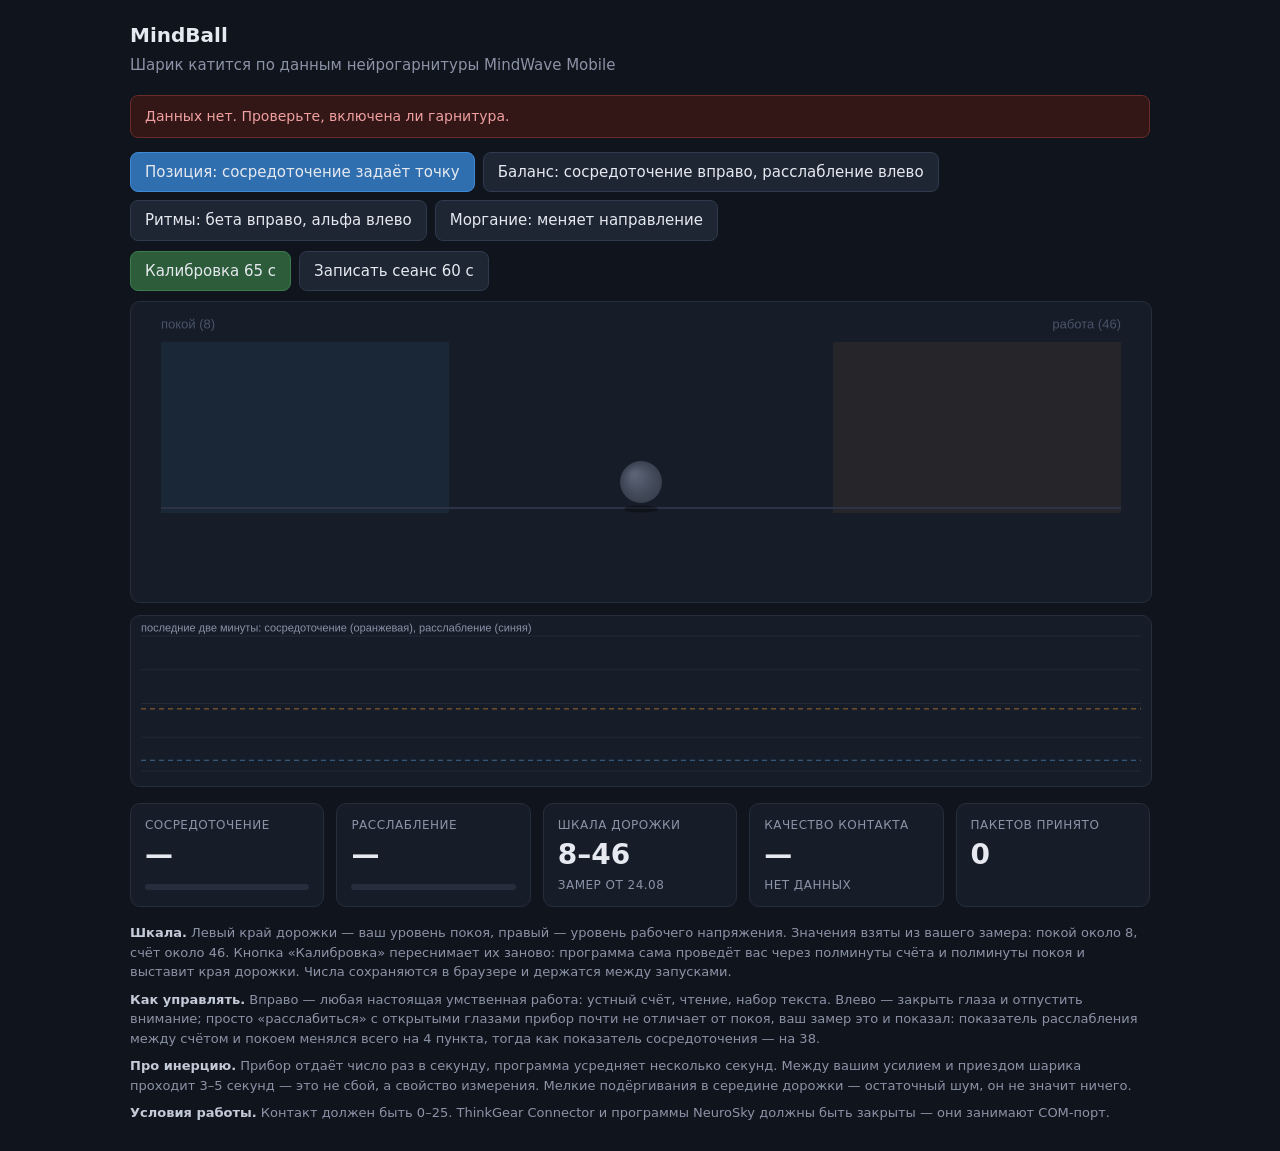
==== mindball/index.html @ e4bc1d4b "MindBall: шарик под управлением нейрогарнитуры NeuroSky Чтение MindWave Mobile напрямую с COM-порта," ====
<!doctype html>
<html lang="ru">
<head>
<meta charset="utf-8">
<title>MindBall — шарик под управлением нейрогарнитуры</title>
<style>
  :root { color-scheme: dark; }
  body { margin: 0; background: #10141c; color: #e6e9ef;
         font: 15px/1.5 "Segoe UI", system-ui, sans-serif; }
  .wrap { max-width: 1020px; margin: 0 auto; padding: 20px; }
  h1 { font-size: 20px; font-weight: 600; margin: 0 0 4px; }
  .sub { color: #8b93a7; margin-bottom: 18px; }
  canvas { width: 100%; background: #161c28; border: 1px solid #262e3d;
           border-radius: 10px; display: block; }
  #scene { height: 300px; }
  #chart { height: 170px; margin-top: 12px; }
  .panel { display: grid; grid-template-columns: repeat(auto-fit, minmax(140px, 1fr));
           gap: 12px; margin: 16px 0; }
  .card { background: #161c28; border: 1px solid #262e3d; border-radius: 10px; padding: 12px 14px; }
  .label { color: #8b93a7; font-size: 12px; text-transform: uppercase; letter-spacing: .04em; }
  .value { font-size: 28px; font-weight: 600; font-variant-numeric: tabular-nums; }
  .bar { height: 6px; background: #262e3d; border-radius: 3px; margin-top: 8px; overflow: hidden; }
  .bar > i { display: block; height: 100%; width: 0; border-radius: 3px; transition: width .25s; }
  .att > i { background: #f0a04b; }
  .med > i { background: #4bb3f0; }
  .modes, .tools { display: flex; gap: 8px; flex-wrap: wrap; align-items: center; margin-bottom: 10px; }
  button { background: #1e2634; color: #e6e9ef; border: 1px solid #303a4d; border-radius: 8px;
           padding: 8px 14px; font: inherit; cursor: pointer; }
  button:hover { border-color: #4a5771; }
  button.on { background: #2f6fb0; border-color: #3f89d6; }
  button.accent { background: #2c5c3a; border-color: #3d7c4f; }
  .status { padding: 10px 14px; border-radius: 8px; margin-bottom: 14px; font-size: 14px; }
  .ok   { background: #16301f; border: 1px solid #2b5c39; color: #9ae6b4; }
  .warn { background: #33260f; border: 1px solid #6b4d1c; color: #f3cd8b; }
  .err  { background: #331616; border: 1px solid #6b2b2b; color: #f0a0a0; }
  .big  { background: #1b2740; border: 1px solid #35507e; color: #cfe0ff;
          font-size: 17px; font-weight: 600; }
  .hint { color: #8b93a7; font-size: 13px; margin-top: 16px; }
  .hint b { color: #c3cad8; font-weight: 600; }
  .hint p { margin: 8px 0; }
  .note { color: #7d879c; font-size: 12px; }
</style>
</head>
<body>
<div class="wrap">
  <h1>MindBall</h1>
  <div class="sub">Шарик катится по данным нейрогарнитуры MindWave Mobile</div>

  <div id="status" class="status err">ожидание данных…</div>
  <div id="coach" class="status big" style="display:none"></div>

  <div class="modes">
    <button data-mode="position" class="on">Позиция: сосредоточение задаёт точку</button>
    <button data-mode="balance">Баланс: сосредоточение вправо, расслабление влево</button>
    <button data-mode="rhythm">Ритмы: бета вправо, альфа влево</button>
    <button data-mode="blink">Моргание: меняет направление</button>
  </div>

  <div class="tools">
    <button id="btnCalib" class="accent">Калибровка 65 с</button>
    <button id="btnRec">Записать сеанс 60 с</button>
    <span id="toolNote" class="note"></span>
  </div>

  <canvas id="scene" width="2040" height="600"></canvas>
  <canvas id="chart" width="2040" height="340"></canvas>

  <div class="panel">
    <div class="card"><div class="label">Сосредоточение</div>
      <div class="value" id="att">—</div><div class="bar att"><i id="attBar"></i></div></div>
    <div class="card"><div class="label">Расслабление</div>
      <div class="value" id="med">—</div><div class="bar med"><i id="medBar"></i></div></div>
    <div class="card"><div class="label">Шкала дорожки</div>
      <div class="value" id="cal">—</div><div class="label" id="calText">&nbsp;</div></div>
    <div class="card"><div class="label">Качество контакта</div>
      <div class="value" id="sig">—</div><div class="label" id="sigText">&nbsp;</div></div>
    <div class="card"><div class="label">Пакетов принято</div>
      <div class="value" id="pk">0</div><div class="label">&nbsp;</div></div>
  </div>

  <div class="hint">
    <p><b>Шкала.</b> Левый край дорожки — ваш уровень покоя, правый — уровень рабочего напряжения.
    Значения взяты из вашего замера: покой около 8, счёт около 46. Кнопка «Калибровка» переснимает их
    заново: программа сама проведёт вас через полминуты счёта и полминуты покоя и выставит края дорожки.
    Числа сохраняются в браузере и держатся между запусками.</p>
    <p><b>Как управлять.</b> Вправо — любая настоящая умственная работа: устный счёт, чтение,
    набор текста. Влево — закрыть глаза и отпустить внимание; просто «расслабиться» с открытыми глазами
    прибор почти не отличает от покоя, ваш замер это и показал: показатель расслабления между счётом и
    покоем менялся всего на 4 пункта, тогда как показатель сосредоточения — на 38.</p>
    <p><b>Про инерцию.</b> Прибор отдаёт число раз в секунду, программа усредняет несколько секунд.
    Между вашим усилием и приездом шарика проходит 3–5 секунд — это не сбой, а свойство измерения.
    Мелкие подёргивания в середине дорожки — остаточный шум, он не значит ничего.</p>
    <p><b>Условия работы.</b> Контакт должен быть 0–25. ThinkGear Connector и программы NeuroSky
    должны быть закрыты — они занимают COM-порт.</p>
  </div>
</div>

<script>
const cv = document.getElementById('scene'), ctx = cv.getContext('2d');
const ch = document.getElementById('chart'), cctx = ch.getContext('2d');

let mode = 'position';
let data = { attention: 0, meditation: 0, poorSignal: 200, blink: 0, bands: null,
             packets: 0, link: '', warmup: true, portBusy: false };

// края шкалы: значение показателя в покое и при рабочем напряжении.
// Значения по умолчанию взяты из замера пользователя: покой 8, счёт 46.
let cal = { lo: 8, hi: 46, source: 'замер от 24.08' };
try {
  const saved = JSON.parse(localStorage.getItem('mindball.cal') || 'null');
  if (saved && saved.hi - saved.lo >= 10) cal = saved;
} catch {}

let sAtt = 20, sMed = 50, sRhythm = 0;
let calRhythm = { lo: -0.6, hi: 0.2 };
const track = [];
let x = 0.5, dir = 1, lastBlink = 0, target = 0.5;
const R = 42;
const started = Date.now();

document.querySelectorAll('button[data-mode]').forEach(b => {
  b.onclick = () => {
    mode = b.dataset.mode;
    document.querySelectorAll('button[data-mode]').forEach(o => o.classList.toggle('on', o === b));
  };
});

document.getElementById('btnRec').onclick = async () => {
  const el = document.getElementById('toolNote');
  await fetch('/record?sec=60&label=' + encodeURIComponent('сеанс'));
  countdown(60, el, 'идёт запись', 'файл лежит в папке records');
};

function countdown(sec, el, text, done) {
  let left = sec;
  el.textContent = `${text}, осталось ${left} с`;
  const t = setInterval(() => {
    left--;
    el.textContent = left > 0 ? `${text}, осталось ${left} с` : done;
    if (left <= 0) { clearInterval(t); setTimeout(() => el.textContent = '', 8000); }
  }, 1000);
}

// --- калибровка -------------------------------------------------------------

let calib = null;   // { phase, endsAt, work: [], rest: [] }

document.getElementById('btnCalib').onclick = async () => {
  await fetch('/record?sec=70&label=' + encodeURIComponent('калибровка'));
  calib = { phase: 'подготовка', endsAt: Date.now() + 5000, work: [], rest: [] };
};

function calibTick() {
  if (!calib) return;
  const left = Math.ceil((calib.endsAt - Date.now()) / 1000);
  const el = document.getElementById('coach');
  el.style.display = 'block';

  if (calib.phase === 'подготовка') {
    el.textContent = `Приготовьтесь. Через ${left} с начнём: полминуты устного счёта. — ${left}`;
    if (left <= 0) { calib.phase = 'нагрузка'; calib.endsAt = Date.now() + 30000; }
  } else if (calib.phase === 'нагрузка') {
    el.textContent = `СЧИТАЙТЕ: вычитайте из 300 по 7, без пауз. Осталось ${left} с`;
    if (left <= 22) calib.work.push(sAtt);      // первые 8 с отбрасываем: прибор инертен
    if (left <= 0) { calib.phase = 'покой'; calib.endsAt = Date.now() + 30000; }
  } else if (calib.phase === 'покой') {
    el.textContent = `ПОКОЙ: закройте глаза, отпустите внимание. Осталось ${left} с`;
    if (left <= 22) calib.rest.push(sAtt);
    if (left <= 0) finishCalib();
  }
}
setInterval(calibTick, 250);

function median(a) { const s = [...a].sort((p, q) => p - q); return s[Math.floor(s.length / 2)]; }

function finishCalib() {
  const el = document.getElementById('coach');
  if (calib.work.length < 5 || calib.rest.length < 5) {
    el.textContent = 'Калибровка не удалась: данных мало. Проверьте контакт и повторите.';
  } else {
    const lo = Math.round(median(calib.rest));
    const hi = Math.round(median(calib.work));
    if (hi - lo < 10) {
      el.textContent = `Калибровка не удалась: разница между счётом (${hi}) и покоем (${lo}) слишком мала. ` +
                       `Повторите, считая без пауз и закрывая глаза в фазе покоя.`;
    } else {
      cal = { lo, hi, source: 'ваша калибровка' };
      localStorage.setItem('mindball.cal', JSON.stringify(cal));
      el.textContent = `Готово. Покой ${lo}, рабочее напряжение ${hi} — дорожка растянута между ними.`;
    }
  }
  calib = null;
  setTimeout(() => { el.style.display = 'none'; }, 12000);
}

// --- приём данных -----------------------------------------------------------

const es = new EventSource('/stream');
es.onmessage = (e) => { data = JSON.parse(e.data); onData(); };

const ema = (prev, v, k) => prev + (v - prev) * k;
const clamp01 = v => v < 0 ? 0 : v > 1 ? 1 : v;

let lastSecond = 0;

function onData() {
  const live = data.poorSignal < 200 && data.packets > 0 && !data.warmup;
  if (live) {
    sAtt = ema(sAtt, data.attention, 0.25);
    sMed = ema(sMed, data.meditation, 0.25);
    if (Array.isArray(data.bands)) {
      const lg = v => Math.log10(Math.max(v, 1));
      const alpha = (lg(data.bands[2]) + lg(data.bands[3])) / 2;
      const beta  = (lg(data.bands[4]) + lg(data.bands[5])) / 2;
      sRhythm = ema(sRhythm, beta - alpha, 0.18);
    }
    const now = Date.now();
    if (now - lastSecond > 900) {
      lastSecond = now;
      track.push({ t: (now - started) / 1000, att: sAtt, med: sMed });
      if (track.length > 120) track.shift();
    }
  }
  paintPanel();
}

function paintPanel() {
  const live = data.poorSignal < 200 && data.packets > 0 && !data.warmup;
  document.getElementById('att').textContent = live ? Math.round(sAtt) : '—';
  document.getElementById('med').textContent = live ? Math.round(sMed) : '—';
  document.getElementById('attBar').style.width = (live ? sAtt : 0) + '%';
  document.getElementById('medBar').style.width = (live ? sMed : 0) + '%';
  document.getElementById('sig').textContent = data.packets ? data.poorSignal : '—';
  document.getElementById('pk').textContent = data.packets;
  document.getElementById('cal').textContent = cal.lo + '–' + cal.hi;
  document.getElementById('calText').textContent = cal.source;

  const st = document.getElementById('status');
  const sigText = document.getElementById('sigText');
  if (!data.packets) {
    st.className = 'status err';
    st.textContent = data.portBusy
      ? 'COM-порт занят. Закройте ThinkGear Connector и программы NeuroSky. (' + data.link + ')'
      : 'Данных нет. ' + (data.link || '') + ' Проверьте, включена ли гарнитура.';
    sigText.textContent = 'нет данных';
  } else if (data.warmup) {
    st.className = 'status warn';
    st.textContent = 'Гарнитура на связи, идёт разогрев — показатели появятся примерно через 10 секунд.';
    sigText.textContent = 'разогрев';
  } else if (data.poorSignal >= 200) {
    st.className = 'status err';
    st.textContent = 'Датчик не касается кожи (контакт 200).';
    sigText.textContent = 'датчик не на голове';
  } else if (data.poorSignal > 50) {
    st.className = 'status warn';
    st.textContent = 'Контакт плохой — поправьте лобный датчик и клипсу на ухе.';
    sigText.textContent = 'плохой контакт';
  } else {
    st.className = 'status ok';
    const zone = sAtt <= cal.lo + (cal.hi - cal.lo) * 0.25 ? 'вы в зоне покоя, шарик слева'
               : sAtt >= cal.lo + (cal.hi - cal.lo) * 0.75 ? 'вы в рабочей зоне, шарик справа'
               : 'середина шкалы';
    st.textContent = 'Сигнал в норме. ' + zone + '. Держите намерение 10–15 секунд — прибор отвечает не мгновенно.';
    sigText.textContent = data.poorSignal === 0 ? 'отличный' : 'рабочий';
  }
}

// --- движение ---------------------------------------------------------------

function computeTarget() {
  if (data.poorSignal >= 200 || !data.packets || data.warmup) return null;
  if (mode === 'position') {
    return 0.06 + clamp01((sAtt - cal.lo) / (cal.hi - cal.lo)) * 0.88;
  }
  if (mode === 'balance') {
    const a = clamp01((sAtt - cal.lo) / (cal.hi - cal.lo));
    const m = clamp01((sMed - 40) / 45);
    return 0.5 + (a - m) * 0.44;
  }
  if (mode === 'rhythm') {
    return 0.06 + clamp01((sRhythm - calRhythm.lo) / (calRhythm.hi - calRhythm.lo)) * 0.88;
  }
  return null;
}

function step() {
  if (mode === 'blink') {
    if (data.blink > 0 && data.blink !== lastBlink) { dir = -dir; lastBlink = data.blink; }
    if (data.blink === 0) lastBlink = 0;
    x += dir * (data.warmup ? 0 : 0.004);
    if (x < 0.05) { x = 0.05; dir = 1; }
    if (x > 0.95) { x = 0.95; dir = -1; }
    target = x;
  } else {
    const t = computeTarget();
    if (t !== null) { target = t; x += (target - x) * 0.03; }
  }
  draw(); drawChart();
  requestAnimationFrame(step);
}

function draw() {
  const W = cv.width, H = cv.height, y = H * 0.60;
  ctx.clearRect(0, 0, W, H);
  const live = data.poorSignal < 200 && data.packets > 0 && !data.warmup;

  // зоны: покой слева, работа справа
  ctx.fillStyle = 'rgba(75,179,240,.07)';
  ctx.fillRect(60, 80, (W - 120) * 0.3, y + R - 60);
  ctx.fillStyle = 'rgba(240,160,75,.07)';
  ctx.fillRect(60 + (W - 120) * 0.7, 80, (W - 120) * 0.3, y + R - 60);

  ctx.strokeStyle = '#2b3344'; ctx.lineWidth = 4;
  ctx.beginPath(); ctx.moveTo(60, y + R + 10); ctx.lineTo(W - 60, y + R + 10); ctx.stroke();

  ctx.fillStyle = '#4a5468';
  ctx.font = '26px "Segoe UI", sans-serif';
  ctx.textBaseline = 'middle';
  const left  = mode === 'rhythm' ? 'альфа, покой' : `покой (${cal.lo})`;
  const right = mode === 'rhythm' ? 'бета, работа' : `работа (${cal.hi})`;
  ctx.textAlign = 'left';  ctx.fillText(left, 60, 46);
  ctx.textAlign = 'right'; ctx.fillText(right, W - 60, 46);

  if (live && mode !== 'blink') {
    const tx = 60 + target * (W - 120);
    ctx.strokeStyle = '#3d4c66'; ctx.lineWidth = 3; ctx.setLineDash([8, 8]);
    ctx.beginPath(); ctx.moveTo(tx, y - R - 26); ctx.lineTo(tx, y + R + 4); ctx.stroke();
    ctx.setLineDash([]);
  }

  const px = 60 + x * (W - 120);
  const g = ctx.createRadialGradient(px - 13, y - 15, 5, px, y, R);
  g.addColorStop(0, live ? '#ffd9a0' : '#5a6274');
  g.addColorStop(1, live ? '#e08a2e' : '#39414f');
  ctx.fillStyle = g;
  ctx.beginPath(); ctx.arc(px, y, R, 0, Math.PI * 2); ctx.fill();
  ctx.fillStyle = 'rgba(0,0,0,.35)';
  ctx.beginPath(); ctx.ellipse(px, y + R + 12, R * 0.8, 7, 0, 0, Math.PI * 2); ctx.fill();
}

function drawChart() {
  const W = ch.width, H = ch.height;
  cctx.clearRect(0, 0, W, H);
  cctx.fillStyle = '#8b93a7';
  cctx.font = '22px "Segoe UI", sans-serif';
  cctx.textAlign = 'left'; cctx.textBaseline = 'top';
  cctx.fillText('последние две минуты: сосредоточение (оранжевая), расслабление (синяя)', 20, 14);

  const yOf = v => H - 30 - (v / 100) * (H - 70);
  cctx.strokeStyle = '#222a38'; cctx.lineWidth = 2;
  for (let v = 0; v <= 100; v += 25) {
    cctx.beginPath(); cctx.moveTo(20, yOf(v)); cctx.lineTo(W - 20, yOf(v)); cctx.stroke();
  }
  // края шкалы
  cctx.setLineDash([10, 8]); cctx.lineWidth = 2;
  cctx.strokeStyle = '#3f6b96';
  cctx.beginPath(); cctx.moveTo(20, yOf(cal.lo)); cctx.lineTo(W - 20, yOf(cal.lo)); cctx.stroke();
  cctx.strokeStyle = '#9c6a2f';
  cctx.beginPath(); cctx.moveTo(20, yOf(cal.hi)); cctx.lineTo(W - 20, yOf(cal.hi)); cctx.stroke();
  cctx.setLineDash([]);

  if (track.length < 2) return;
  const line = (key, color) => {
    cctx.strokeStyle = color; cctx.lineWidth = 4;
    cctx.beginPath();
    track.forEach((p, i) => {
      const xx = 20 + (i / (track.length - 1)) * (W - 40);
      i ? cctx.lineTo(xx, yOf(p[key])) : cctx.moveTo(xx, yOf(p[key]));
    });
    cctx.stroke();
  };
  line('att', '#f0a04b');
  line('med', '#4bb3f0');
}

paintPanel();
step();
</script>
</body>
</html>
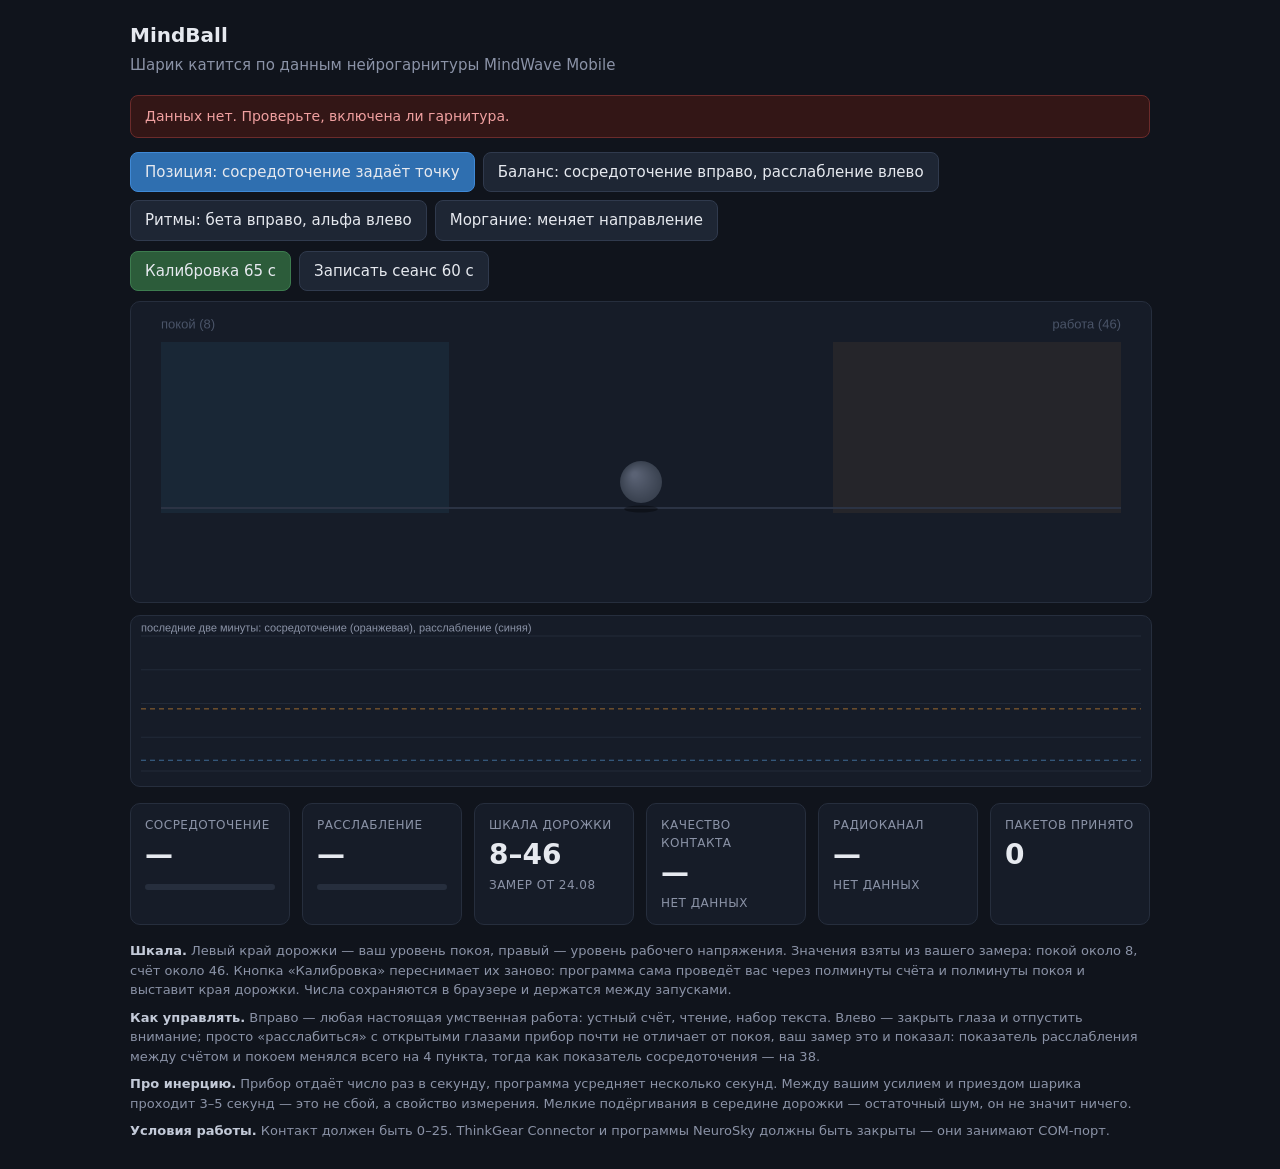
==== commit 0d6c1fb3: "MindBall: показ качества радиоканала и защита от лишних читалок Гарнитура шлёт около 4096 байт/с; co" ====
--- a/mindball/index.html
+++ b/mindball/index.html
@@ -74,6 +74,8 @@
       <div class="value" id="cal">—</div><div class="label" id="calText">&nbsp;</div></div>
     <div class="card"><div class="label">Качество контакта</div>
       <div class="value" id="sig">—</div><div class="label" id="sigText">&nbsp;</div></div>
+    <div class="card"><div class="label">Радиоканал</div>
+      <div class="value" id="q">—</div><div class="label" id="qText">&nbsp;</div></div>
     <div class="card"><div class="label">Пакетов принято</div>
       <div class="value" id="pk">0</div><div class="label">&nbsp;</div></div>
   </div>
@@ -204,7 +206,7 @@
 let lastSecond = 0;
 
 function onData() {
-  const live = data.poorSignal < 200 && data.packets > 0 && !data.warmup;
+  const live = data.poorSignal < 200 && data.packets > 0 && !data.warmup && !data.stale;
   if (live) {
     sAtt = ema(sAtt, data.attention, 0.25);
     sMed = ema(sMed, data.meditation, 0.25);
@@ -225,13 +227,21 @@
 }
 
 function paintPanel() {
-  const live = data.poorSignal < 200 && data.packets > 0 && !data.warmup;
+  const live = data.poorSignal < 200 && data.packets > 0 && !data.warmup && !data.stale;
   document.getElementById('att').textContent = live ? Math.round(sAtt) : '—';
   document.getElementById('med').textContent = live ? Math.round(sMed) : '—';
   document.getElementById('attBar').style.width = (live ? sAtt : 0) + '%';
   document.getElementById('medBar').style.width = (live ? sMed : 0) + '%';
   document.getElementById('sig').textContent = data.packets ? data.poorSignal : '—';
   document.getElementById('pk').textContent = data.packets;
+
+  const q = document.getElementById('q'), qT = document.getElementById('qText');
+  if (typeof data.quality === 'number') {
+    q.textContent = data.quality + '%';
+    qT.textContent = data.quality >= 90 ? 'связь чистая'
+                   : data.quality >= 70 ? 'есть потери'
+                   : 'сильные помехи, ждите обрывов';
+  } else { q.textContent = '—'; qT.textContent = 'нет данных'; }
   document.getElementById('cal').textContent = cal.lo + '–' + cal.hi;
   document.getElementById('calText').textContent = cal.source;
 
@@ -243,6 +253,12 @@
       ? 'COM-порт занят. Закройте ThinkGear Connector и программы NeuroSky. (' + data.link + ')'
       : 'Данных нет. ' + (data.link || '') + ' Проверьте, включена ли гарнитура.';
     sigText.textContent = 'нет данных';
+  } else if (data.stale) {
+    st.className = 'status err';
+    st.textContent = 'Связь с гарнитурой прервалась, показания на экране устарели. ' +
+      'Программа переподключается сама. Если не помогает — проверьте питание гарнитуры и Bluetooth. (' +
+      (data.link || '') + ')';
+    sigText.textContent = 'связь потеряна';
   } else if (data.warmup) {
     st.className = 'status warn';
     st.textContent = 'Гарнитура на связи, идёт разогрев — показатели появятся примерно через 10 секунд.';
@@ -302,7 +318,7 @@
 function draw() {
   const W = cv.width, H = cv.height, y = H * 0.60;
   ctx.clearRect(0, 0, W, H);
-  const live = data.poorSignal < 200 && data.packets > 0 && !data.warmup;
+  const live = data.poorSignal < 200 && data.packets > 0 && !data.warmup && !data.stale;
 
   // зоны: покой слева, работа справа
   ctx.fillStyle = 'rgba(75,179,240,.07)';
